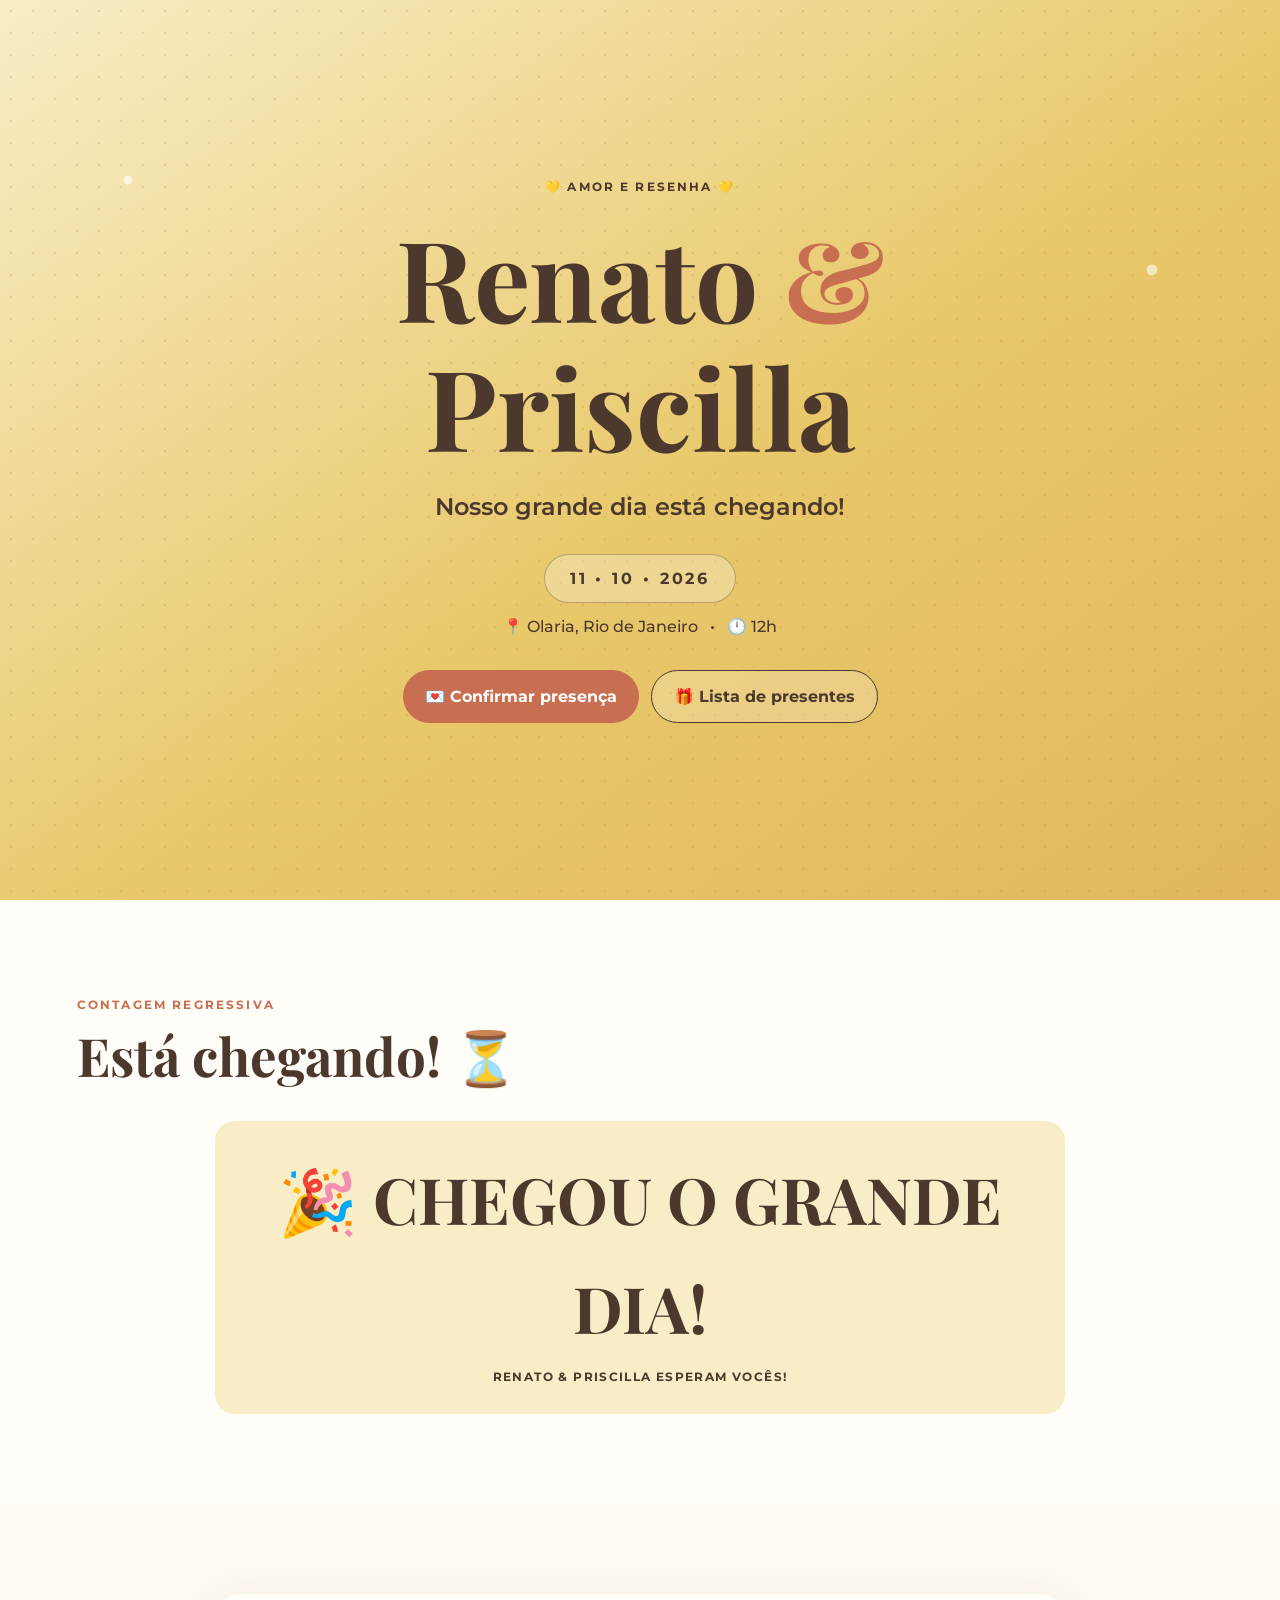
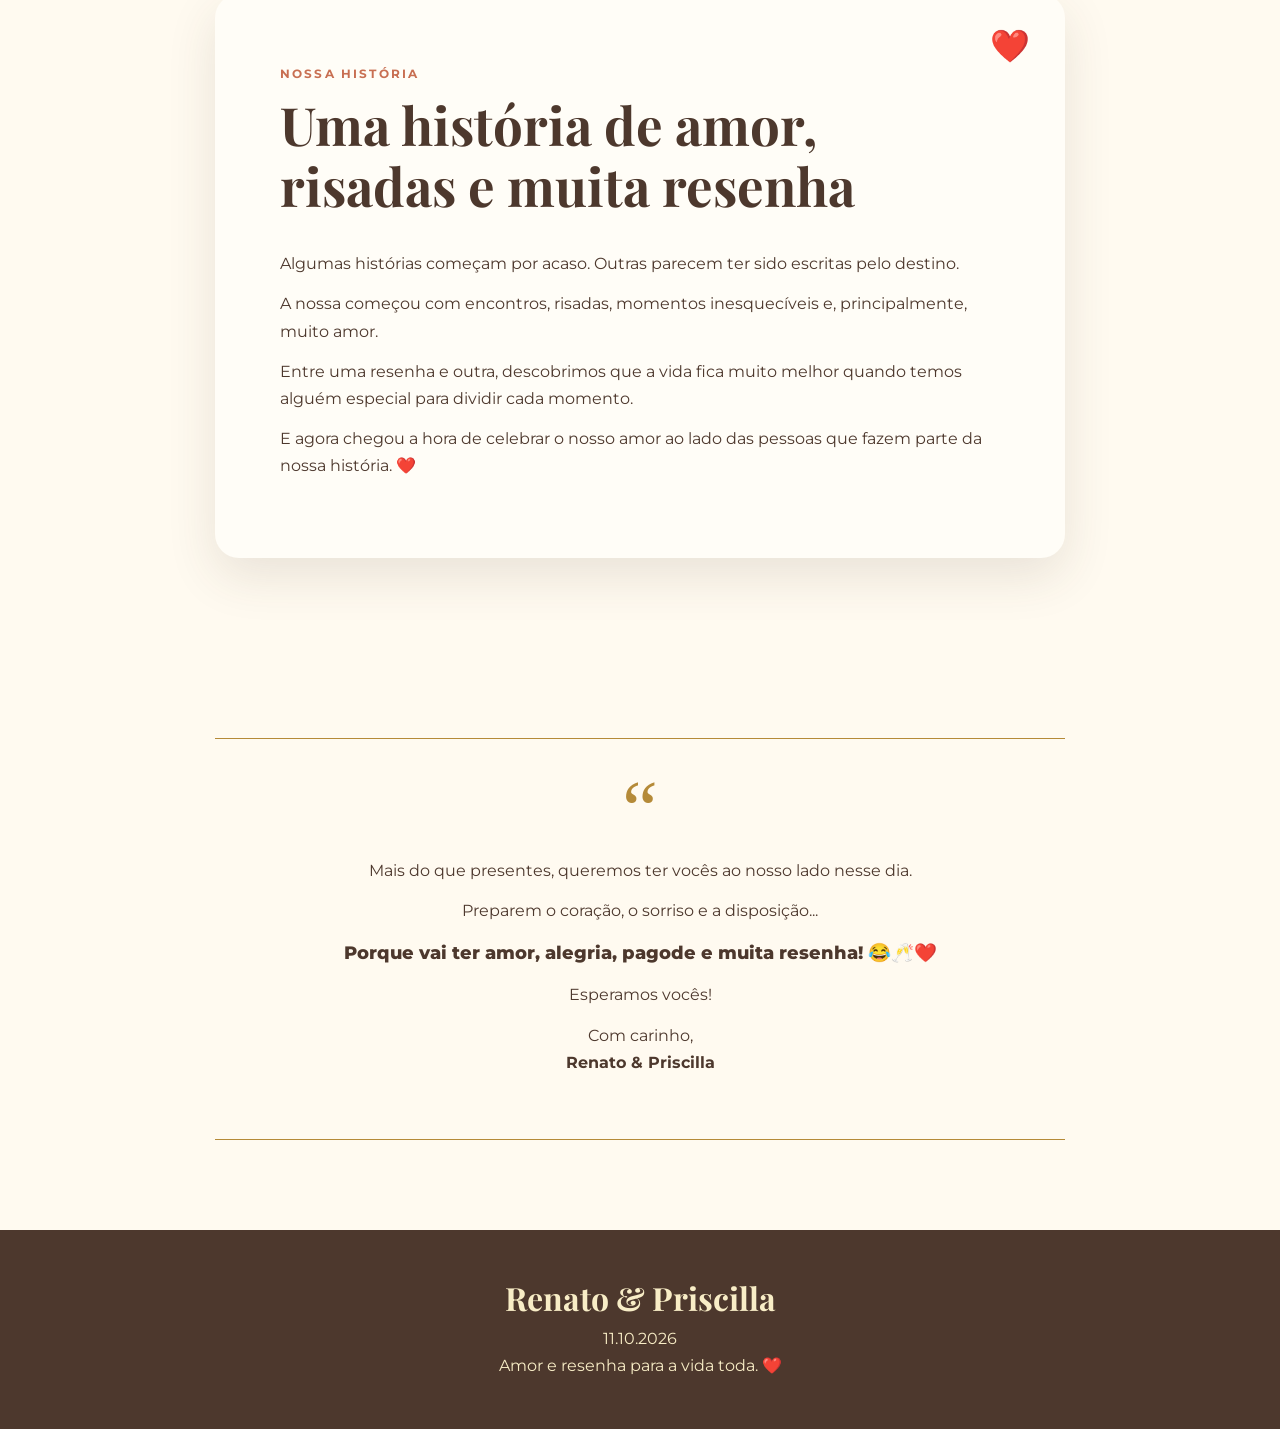
==== index.html @ 56d80047 "Publicar site do casamento" ====
<!DOCTYPE html>
<html lang="pt-BR">
<head>
  <meta charset="UTF-8">
  <meta name="viewport" content="width=device-width, initial-scale=1.0">
  <meta name="theme-color" content="#e8c86a">
  <meta name="description" content="Casamento Renato & Priscilla — 11 de outubro de 2026. Amor e resenha para a vida toda.">
  <title>Renato & Priscilla | Nosso grande dia</title>

  <link rel="preconnect" href="https://fonts.googleapis.com">
  <link rel="preconnect" href="https://fonts.gstatic.com" crossorigin>
  <link href="https://fonts.googleapis.com/css2?family=Montserrat:wght@400;500;600;700&family=Playfair+Display:wght@500;600;700&display=swap" rel="stylesheet">

  <link rel="stylesheet" href="style.css">
</head>

<body>

<header class="hero" id="inicio">

  <div class="hero-pattern"></div>

  <div class="hero-content">

    <p class="eyebrow">💛 AMOR E RESENHA 💛</p>

    <h1>Renato <span>&</span> Priscilla</h1>

    <p class="hero-subtitle">
      Nosso grande dia está chegando!
    </p>

    <div class="date-badge">
      11 • 10 • 2026
    </div>

    <p class="hero-info">
      📍 Olaria, Rio de Janeiro &nbsp; • &nbsp; 🕛 12h
    </p>

    <div class="hero-buttons">

      <a class="btn btn-primary" href="rsvp.html">
        💌 Confirmar presença
      </a>

      <a class="btn btn-outline" href="presentes.html">
        🎁 Lista de presentes
      </a>

    </div>

  </div>

</header>

<main>

  <section class="section countdown-section">

    <div class="section-heading">

      <span class="section-kicker">
        CONTAGEM REGRESSIVA
      </span>

      <h2>
        Está chegando! ⏳
      </h2>

    </div>

    <div id="countdown" class="countdown" aria-live="polite">

      <div>
        <strong id="days">--</strong>
        <span>dias</span>
      </div>

      <div>
        <strong id="hours">--</strong>
        <span>horas</span>
      </div>

      <div>
        <strong id="minutes">--</strong>
        <span>minutos</span>
      </div>

      <div>
        <strong id="seconds">--</strong>
        <span>segundos</span>
      </div>

    </div>

  </section>


  <section class="section story-section" id="historia">

    <div class="story-card">

      <span class="big-heart">❤️</span>

      <div class="section-heading">

        <span class="section-kicker">
          NOSSA HISTÓRIA
        </span>

        <h2>
          Uma história de amor, risadas e muita resenha
        </h2>

      </div>

      <p>
        Algumas histórias começam por acaso.
        Outras parecem ter sido escritas pelo destino.
      </p>

      <p>
        A nossa começou com encontros, risadas,
        momentos inesquecíveis e, principalmente, muito amor.
      </p>

      <p>
        Entre uma resenha e outra, descobrimos que a vida fica
        muito melhor quando temos alguém especial para dividir cada momento.
      </p>

      <p>
        E agora chegou a hora de celebrar o nosso amor ao lado
        das pessoas que fazem parte da nossa história. ❤️
      </p>

    </div>

  </section>


  <section class="section message-section">

    <div class="message-card">

      <span class="quote-mark">“</span>

      <p>
        Mais do que presentes, queremos ter vocês ao nosso lado nesse dia.
      </p>

      <p>
        Preparem o coração, o sorriso e a disposição...
      </p>

      <p class="highlight">
        Porque vai ter amor, alegria, pagode e muita resenha! 😂🥂❤️
      </p>

      <p>
        Esperamos vocês!
      </p>

      <p>
        Com carinho,<br>
        <strong>Renato & Priscilla</strong>
      </p>

    </div>

  </section>

</main>


<footer>

  <h2>Renato & Priscilla</h2>

  <p>11.10.2026</p>

  <p>
    Amor e resenha para a vida toda. ❤️
  </p>

</footer>


<script>

const WEDDING_DATE =
  new Date("2026-10-11T12:00:00-03:00");

function updateCountdown() {

  const now = new Date();

  const difference = WEDDING_DATE - now;

  if (difference <= 0) {

    document.getElementById("countdown").innerHTML =
      '<div style="grid-column:1/-1">' +
      '<strong>🎉 CHEGOU O GRANDE DIA!</strong>' +
      '<span>Renato & Priscilla esperam vocês!</span>' +
      '</div>';

    return;
  }

  const totalSeconds =
    Math.floor(difference / 1000);

  const days =
    Math.floor(totalSeconds / 86400);

  const hours =
    Math.floor((totalSeconds % 86400) / 3600);

  const minutes =
    Math.floor((totalSeconds % 3600) / 60);

  const seconds =
    totalSeconds % 60;

  document.getElementById("days").textContent =
    String(days).padStart(2, "0");

  document.getElementById("hours").textContent =
    String(hours).padStart(2, "0");

  document.getElementById("minutes").textContent =
    String(minutes).padStart(2, "0");

  document.getElementById("seconds").textContent =
    String(seconds).padStart(2, "0");
}

updateCountdown();

setInterval(updateCountdown, 1000);

</script>

</body>
</html>
---- style.css ----
:root {
  --butter: #e8c86a;
  --butter-light: #f8edc6;
  --terracotta: #c86f52;
  --cream: #fffaf0;
  --paper: #fffdf7;
  --brown: #4d382d;
  --brown-light: #765b4b;
  --gold: #b58a38;
  --white: #ffffff;
  --shadow: 0 18px 50px rgba(77, 56, 45, .12);
  --radius: 24px;
}

* {
  box-sizing: border-box;
  margin: 0;
  padding: 0;
}

html {
  scroll-behavior: smooth;
}

body {
  font-family: "Montserrat", sans-serif;
  color: var(--brown);
  background: var(--cream);
  line-height: 1.7;
}

a {
  color: inherit;
  text-decoration: none;
}

button,
input {
  font: inherit;
}


/* =========================
   BOTÕES
========================= */

.btn {
  display: inline-flex;
  align-items: center;
  justify-content: center;
  min-height: 50px;
  padding: 12px 22px;
  border: 0;
  border-radius: 999px;
  cursor: pointer;
  font-weight: 700;
  transition:
    transform .2s ease,
    box-shadow .2s ease,
    background .2s ease;
}

.btn:hover {
  transform: translateY(-2px);
  box-shadow: 0 10px 24px rgba(77,56,45,.15);
}

.btn-primary {
  background: var(--terracotta);
  color: var(--white);
}

.btn-outline {
  border: 1px solid var(--brown);
  color: var(--brown);
  background: rgba(255,255,255,.2);
}

.btn-dark {
  background: var(--brown);
  color: var(--white);
}

.full {
  width: 100%;
}


/* =========================
   HERO
========================= */

.hero {
  min-height: 100vh;
  display: grid;
  place-items: center;
  position: relative;
  overflow: hidden;

  background:
    radial-gradient(
      circle at 10% 20%,
      rgba(255,255,255,.65) 0 4px,
      transparent 5px
    ),
    radial-gradient(
      circle at 90% 30%,
      rgba(255,255,255,.55) 0 5px,
      transparent 6px
    ),
    linear-gradient(
      145deg,
      var(--butter-light),
      var(--butter) 55%,
      #e1b65c
    );
}

.hero-pattern {
  position: absolute;
  inset: 0;
  opacity: .2;

  background-image:
    radial-gradient(
      var(--terracotta) 1px,
      transparent 1px
    );

  background-size: 22px 22px;
}

.hero-content {
  position: relative;
  z-index: 1;
  width: min(900px, 92%);
  text-align: center;
  padding: 70px 20px;
}

.eyebrow,
.section-kicker {
  font-size: .75rem;
  letter-spacing: .18em;
  font-weight: 700;
  color: var(--terracotta);
}

.hero .eyebrow {
  color: var(--brown);
}

h1,
h2 {
  font-family: "Playfair Display", serif;
  line-height: 1.15;
}

.hero h1 {
  font-size: clamp(3.2rem, 10vw, 7rem);
  margin: 16px 0;
  color: var(--brown);
}

.hero h1 span {
  color: var(--terracotta);
}

.hero-subtitle {
  font-size: clamp(1.1rem, 3vw, 1.5rem);
  font-weight: 600;
}

.date-badge {
  display: inline-block;
  margin: 26px 0 10px;
  padding: 10px 25px;
  border: 1px solid rgba(77,56,45,.35);
  border-radius: 999px;
  font-weight: 700;
  letter-spacing: .18em;
  background: rgba(255,255,255,.28);
}

.hero-info {
  font-weight: 500;
}

.hero-buttons {
  display: flex;
  justify-content: center;
  gap: 12px;
  flex-wrap: wrap;
  margin-top: 30px;
}


/* =========================
   SEÇÕES
========================= */

.section {
  padding: 90px 6%;
}

.section-heading {
  max-width: 850px;
  margin-bottom: 35px;
}

.section-heading h2 {
  font-size: clamp(2rem, 5vw, 3.3rem);
  margin: 8px 0 15px;
}

.centered {
  text-align: center;
  margin-inline: auto;
}


/* =========================
   CONTAGEM
========================= */

.countdown-section {
  background: var(--paper);
}

.countdown {
  max-width: 850px;
  margin: 0 auto;

  display: grid;
  grid-template-columns: repeat(4, 1fr);
  gap: 16px;
}

.countdown > div {
  padding: 24px 10px;
  background: var(--butter-light);
  border-radius: 20px;
  text-align: center;
}

.countdown strong {
  display: block;
  font-size: clamp(2rem, 6vw, 4rem);
  font-family: "Playfair Display", serif;
}

.countdown span {
  text-transform: uppercase;
  font-size: .72rem;
  letter-spacing: .12em;
  font-weight: 700;
}


/* =========================
   HISTÓRIA
========================= */

.story-section {
  background: var(--cream);
}

.story-card {
  max-width: 850px;
  margin: auto;
  padding: clamp(30px, 6vw, 65px);
  background: var(--paper);
  border-radius: var(--radius);
  box-shadow: var(--shadow);
  position: relative;
}

.big-heart {
  position: absolute;
  right: 35px;
  top: 25px;
  font-size: 2rem;
}

.story-card p {
  margin: 13px 0;
}


/* =========================
   PRESENTES
========================= */

.gifts-section {
  background: var(--butter-light);
}

.gift-categories {
  max-width: 1200px;
  margin: auto;
}

.gift-category {
  margin: 55px 0;
}

.category-title {
  display: flex;
  align-items: center;
  gap: 10px;
  margin-bottom: 20px;
  font-size: 1.55rem;
}

.category-note {
  font-family: "Montserrat", sans-serif;
  font-size: .8rem;
  font-weight: 600;
  color: var(--brown-light);
}

.gift-grid {
  display: grid;
  grid-template-columns: repeat(3, 1fr);
  gap: 18px;
}

.gift-card {
  background: var(--paper);
  border-radius: 20px;
  padding: 23px;
  display: flex;
  flex-direction: column;
  box-shadow: 0 8px 25px rgba(77,56,45,.08);
  border: 1px solid rgba(77,56,45,.08);
}

.gift-icon {
  font-size: 2.1rem;
}

.gift-card h3 {
  margin: 10px 0 6px;
  font-size: 1.05rem;
  line-height: 1.35;
}

.gift-description {
  color: var(--brown-light);
  font-size: .85rem;
  flex: 1;
}

.gift-bottom {
  display: flex;
  align-items: center;
  justify-content: space-between;
  gap: 10px;
  margin-top: 18px;
}

.gift-price {
  font-weight: 800;
  color: var(--terracotta);
}

.gift-btn {
  padding: 9px 14px;
  font-size: .78rem;
}


/* =========================
   RSVP
========================= */

.rsvp-section {
  background: var(--paper);
}

.rsvp-card {
  max-width: 700px;
  margin: auto;
  padding: clamp(28px, 5vw, 55px);
  background: var(--cream);
  border-radius: var(--radius);
  box-shadow: var(--shadow);
}

.form {
  display: grid;
  gap: 16px;
  margin-top: 20px;
}

.form label {
  display: grid;
  gap: 7px;
  font-weight: 700;
  font-size: .9rem;
}

.form input {
  width: 100%;
  padding: 14px 16px;
  border: 1px solid #ddcfbf;
  border-radius: 13px;
  outline: none;
  background: var(--white);
  color: var(--brown);
}

.form input:focus {
  border-color: var(--terracotta);
  box-shadow: 0 0 0 3px rgba(200,111,82,.12);
}


/* =========================
   CONVIDADOS
========================= */

.guest-item {
  padding: 20px;
  border: 1px solid #ddcfbf;
  border-radius: 18px;
  background: var(--paper);
}

.guest-number {
  color: var(--terracotta);
  font-weight: 800;
  margin-bottom: 15px;
}


/* =========================
   PÁGINAS INTERNAS
========================= */

.inner-page {
  min-height: 100vh;
}

.inner-header {
  background:
    linear-gradient(
      145deg,
      var(--butter-light),
      var(--butter)
    );

  padding: 25px 6% 70px;
  text-align: center;
}

.inner-header-content {
  max-width: 850px;
  margin: 55px auto 0;
}

.inner-header h1 {
  font-size: clamp(2.8rem, 8vw, 5rem);
  margin: 15px 0;
}

.back-link {
  display: inline-flex;
  align-items: center;
  font-weight: 700;
  color: var(--brown);
}

.back-link:hover {
  color: var(--terracotta);
}


/* =========================
   MENSAGEM
========================= */

.message-section {
  background: var(--cream);
}

.message-card {
  max-width: 850px;
  margin: auto;
  text-align: center;
  padding: 50px 30px;
  border-top: 1px solid var(--gold);
  border-bottom: 1px solid var(--gold);
}

.quote-mark {
  font-family: Georgia, serif;
  font-size: 5rem;
  color: var(--gold);
  line-height: .5;
}

.message-card p {
  margin: 13px 0;
}

.message-card .highlight {
  font-weight: 800;
  font-size: 1.15rem;
}


/* =========================
   LOCAL
========================= */

.location-section {
  background: var(--terracotta);
  color: var(--white);
}

.location-card {
  max-width: 950px;
  margin: auto;

  display: grid;
  grid-template-columns: 130px 1fr;
  gap: 35px;
  align-items: center;
}

.location-icon {
  font-size: 4rem;
  text-align: center;
}

.location-card .section-kicker {
  color: var(--butter-light);
}

.location-card h2 {
  font-size: clamp(2rem, 5vw, 3.1rem);
  margin: 8px 0 15px;
}

.location-card .btn {
  margin-top: 20px;
}


/* =========================
   FOOTER
========================= */

footer {
  text-align: center;
  padding: 50px 20px;
  background: var(--brown);
  color: var(--butter-light);
}

footer h2 {
  font-size: 2rem;
  margin-bottom: 8px;
}


/* =========================
   MODAL
========================= */

.modal {
  position: fixed;
  inset: 0;
  z-index: 100;

  display: grid;
  place-items: center;

  padding: 18px;
}

.modal-overlay {
  position: absolute;
  inset: 0;
  background: rgba(39,28,22,.68);
  backdrop-filter: blur(4px);
}

.modal-box {
  position: relative;
  z-index: 1;

  width: min(520px, 100%);
  max-height: 92vh;
  overflow: auto;

  background: var(--paper);
  border-radius: 24px;
  padding: 30px;

  box-shadow: 0 30px 80px rgba(0,0,0,.25);
}

.modal-close {
  position: absolute;
  right: 15px;
  top: 12px;

  border: 0;
  background: transparent;

  font-size: 2rem;
  cursor: pointer;

  color: var(--brown-light);
}

.modal-icon {
  display: block;
  font-size: 3rem;
  margin-bottom: 8px;
}

.modal-description {
  color: var(--brown-light);
}

.selected-value {
  margin-top: 12px;
  padding: 12px;
  background: var(--butter-light);
  border-radius: 12px;
}

.pix-box {
  display: grid;
  gap: 5px;
  padding: 17px;
  background: var(--butter-light);
  border-radius: 14px;
  text-align: center;
}

.pix-box strong {
  font-size: 1.2rem;
  letter-spacing: .05em;
}

.copy-btn {
  margin-top: 5px;
  padding: 9px 12px;

  border: 1px solid var(--brown);
  border-radius: 999px;

  background: transparent;
  color: var(--brown);

  cursor: pointer;
  font-weight: 700;
}

#copy-feedback {
  min-height: 18px;
  color: var(--terracotta);
  font-weight: 700;
}


/* =========================
   TOAST
========================= */

.toast {
  position: fixed;
  left: 50%;
  bottom: 22px;

  transform: translate(-50%, 120px);

  z-index: 200;

  padding: 12px 18px;
  border-radius: 999px;

  background: var(--brown);
  color: var(--white);

  transition: transform .25s ease;

  box-shadow: var(--shadow);
}

.toast.show {
  transform: translate(-50%, 0);
}

.hidden {
  display: none !important;
}


/* =========================
   RESPONSIVO
========================= */

@media (max-width: 900px) {

  .gift-grid {
    grid-template-columns: repeat(2, 1fr);
  }

}

@media (max-width: 650px) {

  .section {
    padding: 65px 5%;
  }

  .hero {
    min-height: 92vh;
  }

  .hero-content {
    padding: 50px 10px;
  }

  .countdown {
    grid-template-columns: repeat(2, 1fr);
  }

  .gift-grid {
    grid-template-columns: 1fr;
  }

  .gift-bottom {
    align-items: center;
  }

  .location-card {
    grid-template-columns: 1fr;
    text-align: center;
    gap: 10px;
  }

  .location-icon {
    font-size: 3rem;
  }

  .modal-box {
    padding: 25px 20px;
  }

  .inner-header {
    padding-bottom: 55px;
  }

}
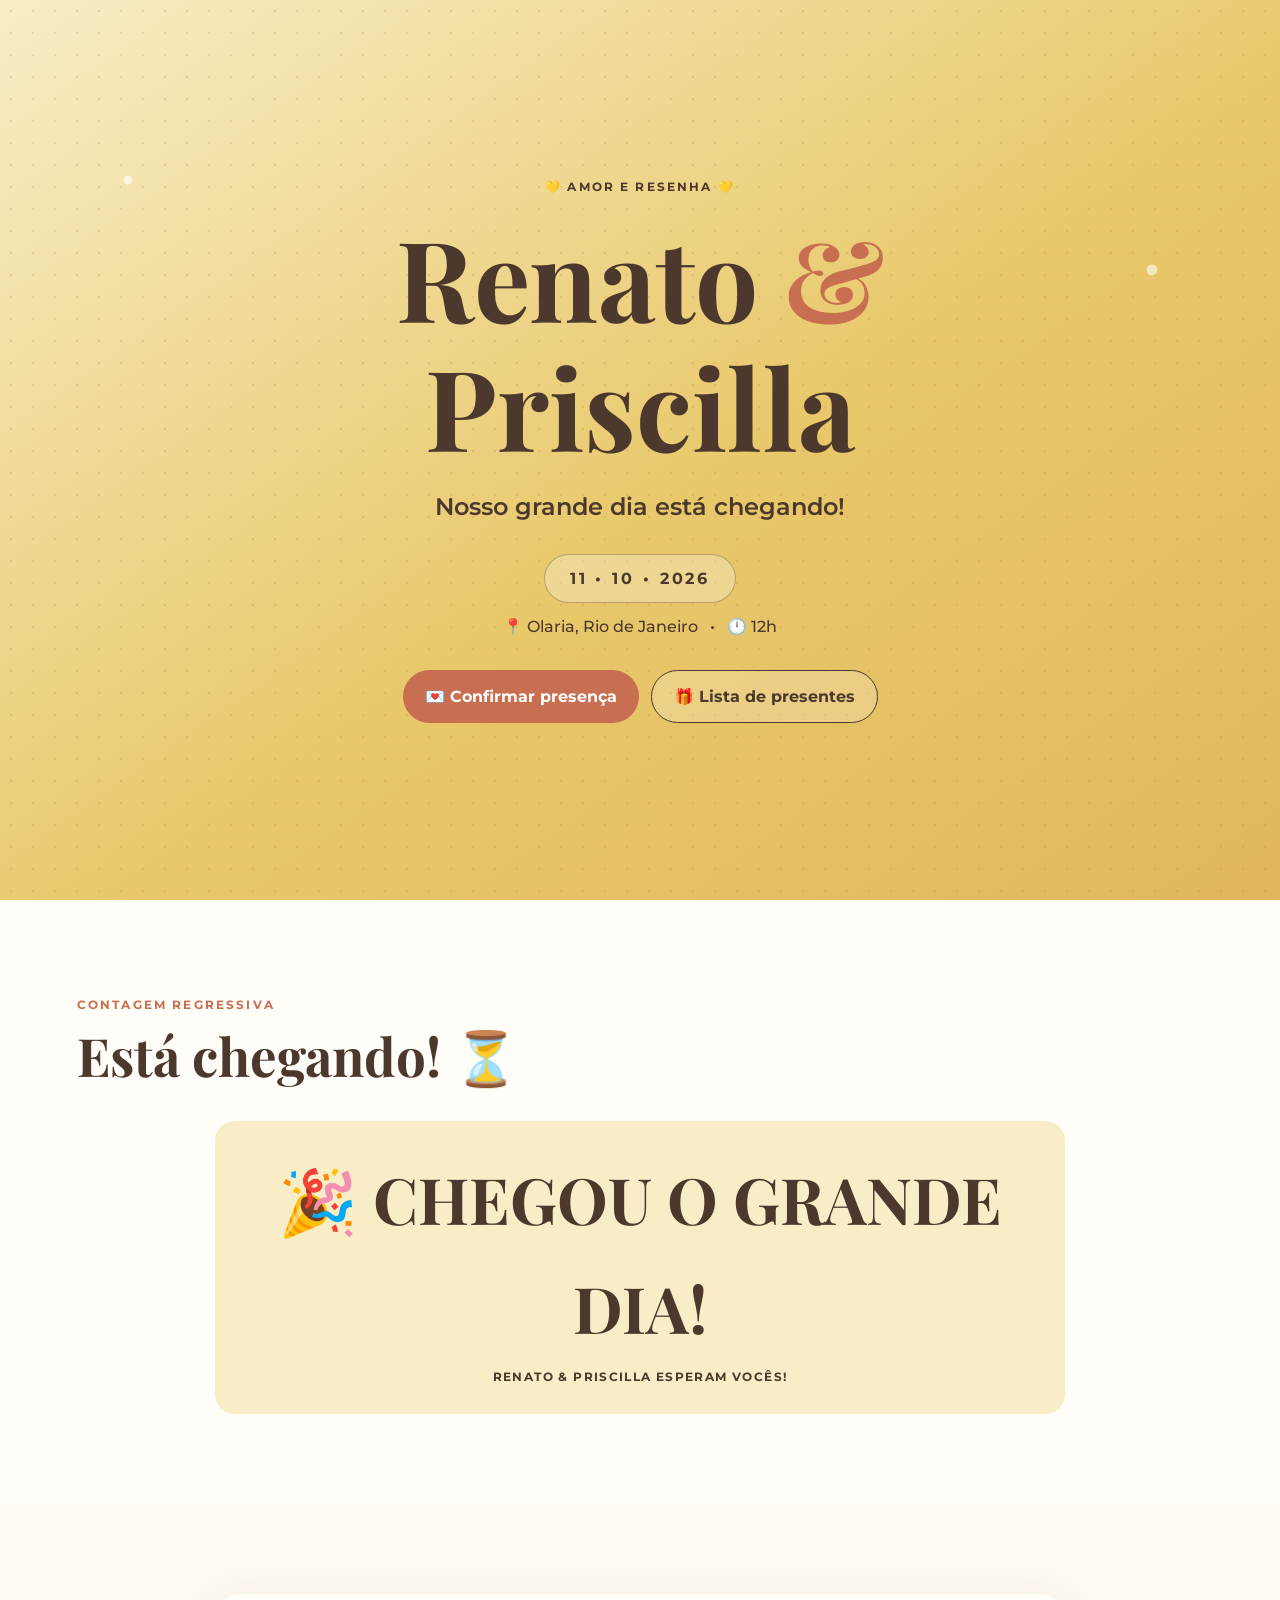
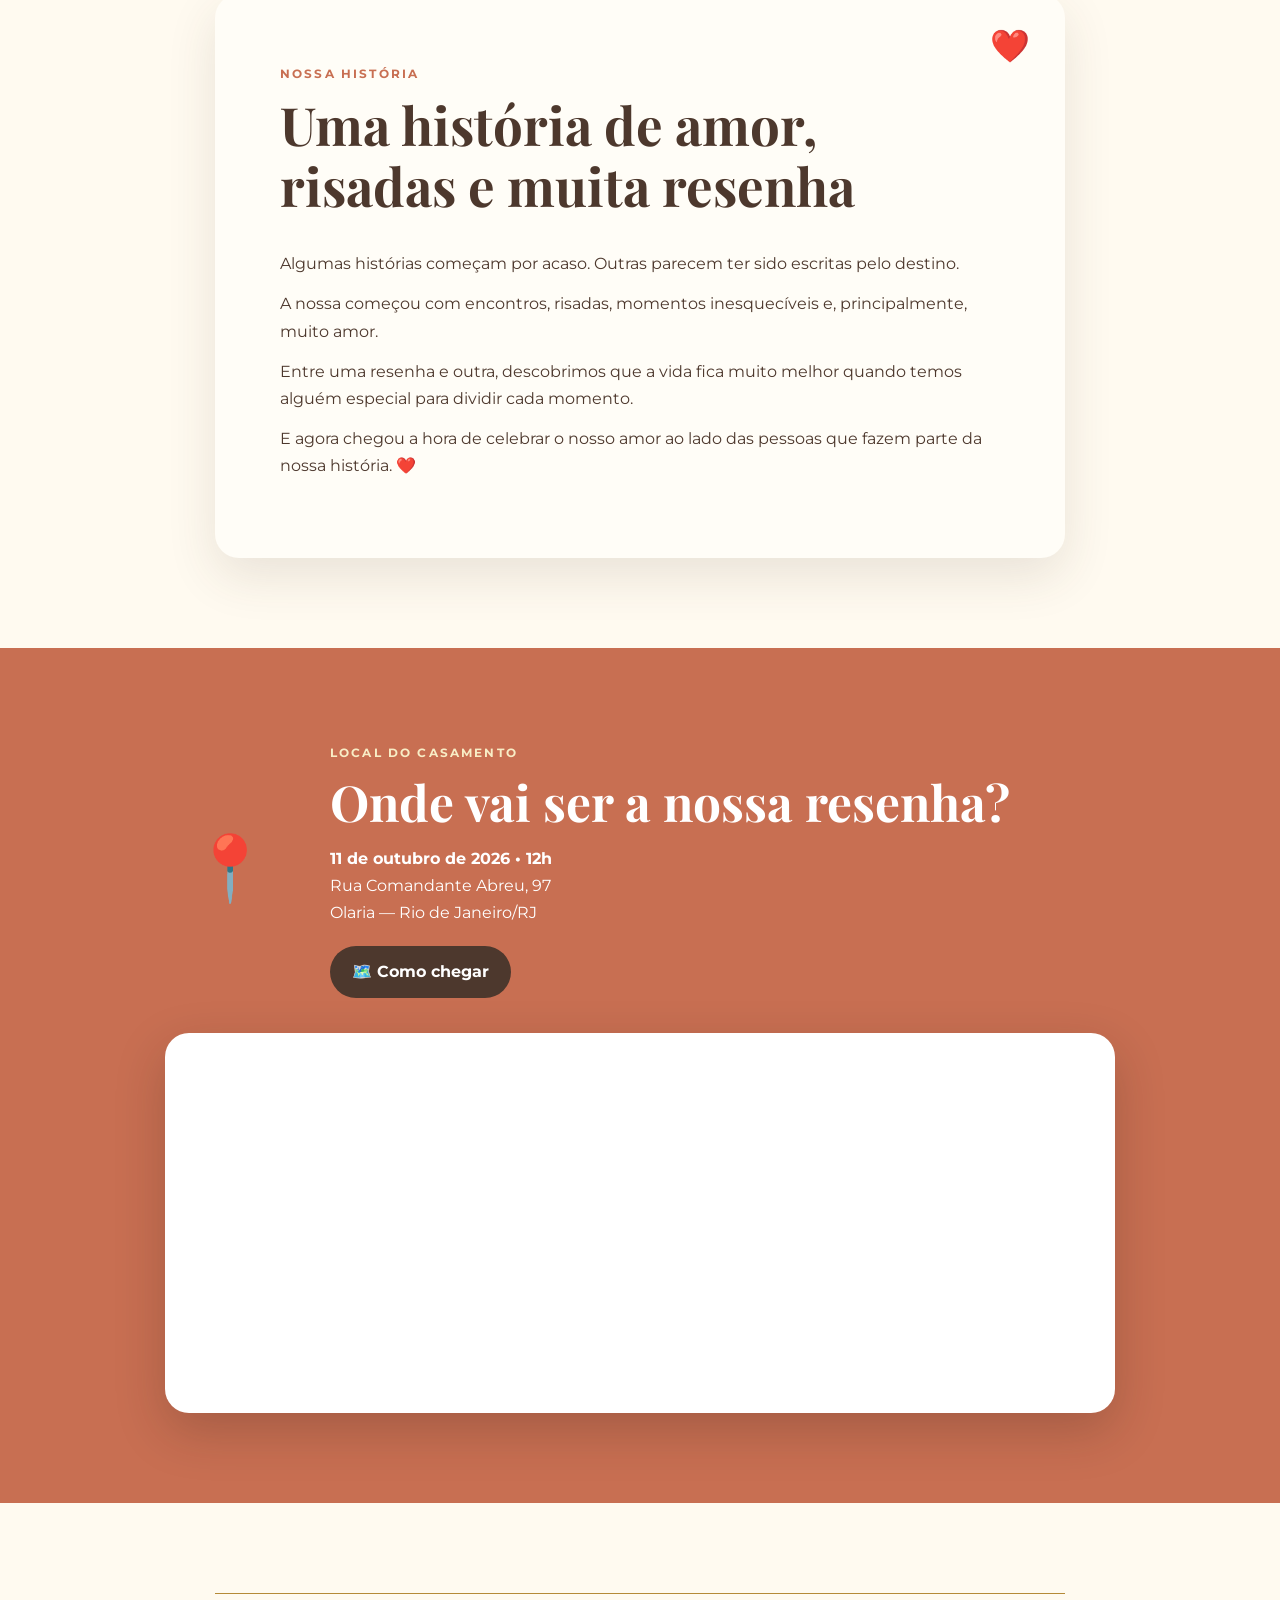
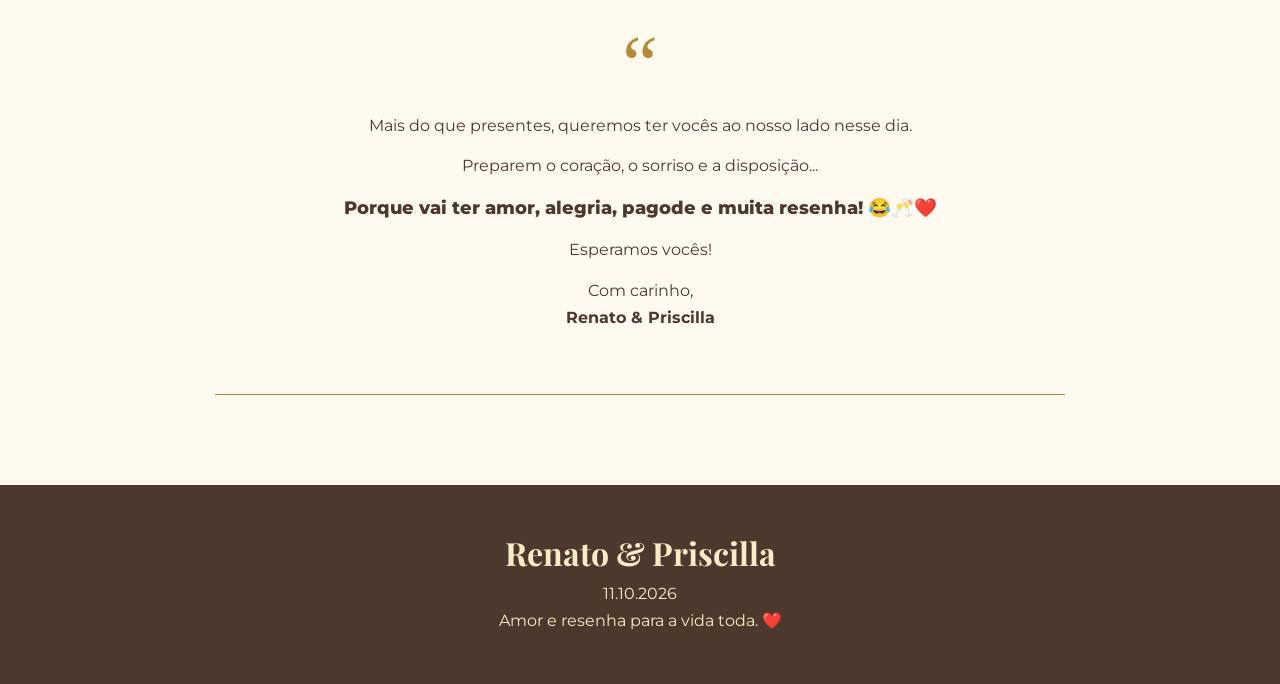
==== commit cb97678f: "Add files via upload" ====
--- a/index.html
+++ b/index.html
@@ -6,242 +6,99 @@
   <meta name="theme-color" content="#e8c86a">
   <meta name="description" content="Casamento Renato & Priscilla — 11 de outubro de 2026. Amor e resenha para a vida toda.">
   <title>Renato & Priscilla | Nosso grande dia</title>
-
   <link rel="preconnect" href="https://fonts.googleapis.com">
   <link rel="preconnect" href="https://fonts.gstatic.com" crossorigin>
   <link href="https://fonts.googleapis.com/css2?family=Montserrat:wght@400;500;600;700&family=Playfair+Display:wght@500;600;700&display=swap" rel="stylesheet">
-
   <link rel="stylesheet" href="style.css">
 </head>
-
 <body>
 
 <header class="hero" id="inicio">
-
   <div class="hero-pattern"></div>
-
   <div class="hero-content">
-
     <p class="eyebrow">💛 AMOR E RESENHA 💛</p>
-
     <h1>Renato <span>&</span> Priscilla</h1>
-
-    <p class="hero-subtitle">
-      Nosso grande dia está chegando!
-    </p>
-
-    <div class="date-badge">
-      11 • 10 • 2026
+    <p class="hero-subtitle">Nosso grande dia está chegando!</p>
+    <div class="date-badge">11 • 10 • 2026</div>
+    <p class="hero-info">📍 Olaria, Rio de Janeiro &nbsp; • &nbsp; 🕛 12h</p>
+    <div class="hero-buttons">
+      <a class="btn btn-primary" href="rsvp.html">💌 Confirmar presença</a>
+      <a class="btn btn-outline" href="presentes.html">🎁 Lista de presentes</a>
     </div>
-
-    <p class="hero-info">
-      📍 Olaria, Rio de Janeiro &nbsp; • &nbsp; 🕛 12h
-    </p>
-
-    <div class="hero-buttons">
-
-      <a class="btn btn-primary" href="rsvp.html">
-        💌 Confirmar presença
-      </a>
-
-      <a class="btn btn-outline" href="presentes.html">
-        🎁 Lista de presentes
-      </a>
-
-    </div>
-
   </div>
-
 </header>
 
 <main>
+  <section class="section countdown-section">
+    <div class="section-heading">
+      <span class="section-kicker">CONTAGEM REGRESSIVA</span>
+      <h2>Está chegando! ⏳</h2>
+    </div>
+    <div id="countdown" class="countdown" aria-live="polite">
+      <div><strong id="days">--</strong><span>dias</span></div>
+      <div><strong id="hours">--</strong><span>horas</span></div>
+      <div><strong id="minutes">--</strong><span>minutos</span></div>
+      <div><strong id="seconds">--</strong><span>segundos</span></div>
+    </div>
+  </section>
 
-  <section class="section countdown-section">
+  <section class="section story-section" id="historia">
+    <div class="story-card">
+      <span class="big-heart">❤️</span>
+      <div class="section-heading">
+        <span class="section-kicker">NOSSA HISTÓRIA</span>
+        <h2>Uma história de amor, risadas e muita resenha</h2>
+      </div>
+      <p>Algumas histórias começam por acaso. Outras parecem ter sido escritas pelo destino.</p>
+      <p>A nossa começou com encontros, risadas, momentos inesquecíveis e, principalmente, muito amor.</p>
+      <p>Entre uma resenha e outra, descobrimos que a vida fica muito melhor quando temos alguém especial para dividir cada momento.</p>
+      <p>E agora chegou a hora de celebrar o nosso amor ao lado das pessoas que fazem parte da nossa história. ❤️</p>
+    </div>
+  </section>
 
-    <div class="section-heading">
-
-      <span class="section-kicker">
-        CONTAGEM REGRESSIVA
-      </span>
-
-      <h2>
-        Está chegando! ⏳
-      </h2>
-
+  <section class="section location-section" id="local">
+    <div class="location-card">
+      <div class="location-icon">📍</div>
+      <div>
+        <span class="section-kicker">LOCAL DO CASAMENTO</span>
+        <h2>Onde vai ser a nossa resenha?</h2>
+        <p><strong>11 de outubro de 2026 • 12h</strong></p>
+        <p>Rua Comandante Abreu, 97<br>Olaria — Rio de Janeiro/RJ</p>
+        <a class="btn btn-dark" target="_blank" rel="noopener"
+           href="https://www.google.com/maps/search/?api=1&query=Rua%20Comandante%20Abreu%2C%2097%2C%20Olaria%2C%20Rio%20de%20Janeiro">
+          🗺️ Como chegar
+        </a>
+      </div>
     </div>
 
-    <div id="countdown" class="countdown" aria-live="polite">
-
-      <div>
-        <strong id="days">--</strong>
-        <span>dias</span>
-      </div>
-
-      <div>
-        <strong id="hours">--</strong>
-        <span>horas</span>
-      </div>
-
-      <div>
-        <strong id="minutes">--</strong>
-        <span>minutos</span>
-      </div>
-
-      <div>
-        <strong id="seconds">--</strong>
-        <span>segundos</span>
-      </div>
-
+    <div class="map-wrapper">
+      <iframe
+        src="https://www.google.com/maps?q=Rua%20Comandante%20Abreu%2C%2097%2C%20Olaria%2C%20Rio%20de%20Janeiro%2C%20RJ&output=embed"
+        width="100%" height="380" style="border:0;" allowfullscreen=""
+        loading="lazy" referrerpolicy="no-referrer-when-downgrade"
+        title="Mapa do local do casamento">
+      </iframe>
     </div>
-
   </section>
 
-
-  <section class="section story-section" id="historia">
-
-    <div class="story-card">
-
-      <span class="big-heart">❤️</span>
-
-      <div class="section-heading">
-
-        <span class="section-kicker">
-          NOSSA HISTÓRIA
-        </span>
-
-        <h2>
-          Uma história de amor, risadas e muita resenha
-        </h2>
-
-      </div>
-
-      <p>
-        Algumas histórias começam por acaso.
-        Outras parecem ter sido escritas pelo destino.
-      </p>
-
-      <p>
-        A nossa começou com encontros, risadas,
-        momentos inesquecíveis e, principalmente, muito amor.
-      </p>
-
-      <p>
-        Entre uma resenha e outra, descobrimos que a vida fica
-        muito melhor quando temos alguém especial para dividir cada momento.
-      </p>
-
-      <p>
-        E agora chegou a hora de celebrar o nosso amor ao lado
-        das pessoas que fazem parte da nossa história. ❤️
-      </p>
-
+  <section class="section message-section">
+    <div class="message-card">
+      <span class="quote-mark">“</span>
+      <p>Mais do que presentes, queremos ter vocês ao nosso lado nesse dia.</p>
+      <p>Preparem o coração, o sorriso e a disposição...</p>
+      <p class="highlight">Porque vai ter amor, alegria, pagode e muita resenha! 😂🥂❤️</p>
+      <p>Esperamos vocês!</p>
+      <p>Com carinho,<br><strong>Renato & Priscilla</strong></p>
     </div>
-
   </section>
-
-
-  <section class="section message-section">
-
-    <div class="message-card">
-
-      <span class="quote-mark">“</span>
-
-      <p>
-        Mais do que presentes, queremos ter vocês ao nosso lado nesse dia.
-      </p>
-
-      <p>
-        Preparem o coração, o sorriso e a disposição...
-      </p>
-
-      <p class="highlight">
-        Porque vai ter amor, alegria, pagode e muita resenha! 😂🥂❤️
-      </p>
-
-      <p>
-        Esperamos vocês!
-      </p>
-
-      <p>
-        Com carinho,<br>
-        <strong>Renato & Priscilla</strong>
-      </p>
-
-    </div>
-
-  </section>
-
 </main>
 
-
 <footer>
-
   <h2>Renato & Priscilla</h2>
-
   <p>11.10.2026</p>
-
-  <p>
-    Amor e resenha para a vida toda. ❤️
-  </p>
-
+  <p>Amor e resenha para a vida toda. ❤️</p>
 </footer>
 
-
-<script>
-
-const WEDDING_DATE =
-  new Date("2026-10-11T12:00:00-03:00");
-
-function updateCountdown() {
-
-  const now = new Date();
-
-  const difference = WEDDING_DATE - now;
-
-  if (difference <= 0) {
-
-    document.getElementById("countdown").innerHTML =
-      '<div style="grid-column:1/-1">' +
-      '<strong>🎉 CHEGOU O GRANDE DIA!</strong>' +
-      '<span>Renato & Priscilla esperam vocês!</span>' +
-      '</div>';
-
-    return;
-  }
-
-  const totalSeconds =
-    Math.floor(difference / 1000);
-
-  const days =
-    Math.floor(totalSeconds / 86400);
-
-  const hours =
-    Math.floor((totalSeconds % 86400) / 3600);
-
-  const minutes =
-    Math.floor((totalSeconds % 3600) / 60);
-
-  const seconds =
-    totalSeconds % 60;
-
-  document.getElementById("days").textContent =
-    String(days).padStart(2, "0");
-
-  document.getElementById("hours").textContent =
-    String(hours).padStart(2, "0");
-
-  document.getElementById("minutes").textContent =
-    String(minutes).padStart(2, "0");
-
-  document.getElementById("seconds").textContent =
-    String(seconds).padStart(2, "0");
-}
-
-updateCountdown();
-
-setInterval(updateCountdown, 1000);
-
-</script>
-
+<script src="script.js"></script>
 </body>
 </html>
--- a/style.css
+++ b/style.css
@@ -1,760 +1,100 @@
-:root {
-  --butter: #e8c86a;
-  --butter-light: #f8edc6;
-  --terracotta: #c86f52;
-  --cream: #fffaf0;
-  --paper: #fffdf7;
-  --brown: #4d382d;
-  --brown-light: #765b4b;
-  --gold: #b58a38;
-  --white: #ffffff;
-  --shadow: 0 18px 50px rgba(77, 56, 45, .12);
-  --radius: 24px;
+ :root {
+  --butter:#e8c86a; --butter-light:#f8edc6; --terracotta:#c86f52; --cream:#fffaf0;
+  --paper:#fffdf7; --brown:#4d382d; --brown-light:#765b4b; --gold:#b58a38;
+  --white:#fff; --shadow:0 18px 50px rgba(77,56,45,.12); --radius:24px;
 }
+*{box-sizing:border-box;margin:0;padding:0} html{scroll-behavior:smooth}
+body{font-family:"Montserrat",sans-serif;color:var(--brown);background:var(--cream);line-height:1.7}
+a{color:inherit;text-decoration:none} button,input{font:inherit}
+.hero{min-height:100vh;display:grid;place-items:center;position:relative;overflow:hidden;background:radial-gradient(circle at 10% 20%,rgba(255,255,255,.65) 0 4px,transparent 5px),radial-gradient(circle at 90% 30%,rgba(255,255,255,.55) 0 5px,transparent 6px),linear-gradient(145deg,var(--butter-light),var(--butter) 55%,#e1b65c)}
+.hero-pattern{position:absolute;inset:0;opacity:.2;background-image:radial-gradient(var(--terracotta) 1px,transparent 1px);background-size:22px 22px}
+.hero-content{position:relative;z-index:1;width:min(900px,92%);text-align:center;padding:70px 20px}
+.eyebrow,.section-kicker{font-size:.75rem;letter-spacing:.18em;font-weight:700;color:var(--terracotta)}
+.hero .eyebrow{color:var(--brown)} h1,h2{font-family:"Playfair Display",serif;line-height:1.15}
+.hero h1{font-size:clamp(3.2rem,10vw,7rem);margin:16px 0;color:var(--brown)} .hero h1 span{color:var(--terracotta)}
+.hero-subtitle{font-size:clamp(1.1rem,3vw,1.5rem);font-weight:600}
+.date-badge{display:inline-block;margin:26px 0 10px;padding:10px 25px;border:1px solid rgba(77,56,45,.35);border-radius:999px;font-weight:700;letter-spacing:.18em;background:rgba(255,255,255,.28)}
+.hero-info{font-weight:500}.hero-buttons{display:flex;justify-content:center;gap:12px;flex-wrap:wrap;margin-top:30px}
+.btn{display:inline-flex;align-items:center;justify-content:center;min-height:50px;padding:12px 22px;border:0;border-radius:999px;cursor:pointer;font-weight:700;transition:transform .2s ease,box-shadow .2s ease,background .2s ease}
+.btn:hover{transform:translateY(-2px);box-shadow:0 10px 24px rgba(77,56,45,.15)} .btn-primary{background:var(--terracotta);color:var(--white)}
+.btn-outline{border:1px solid var(--brown);color:var(--brown);background:rgba(255,255,255,.2)} .btn-dark{background:var(--brown);color:var(--white)} .full{width:100%}
+.section{padding:90px 6%}.section-heading{max-width:850px;margin-bottom:35px}.section-heading h2{font-size:clamp(2rem,5vw,3.3rem);margin:8px 0 15px}.centered{text-align:center;margin-inline:auto}
+.countdown-section{background:var(--paper)} .countdown{max-width:850px;margin:0 auto;display:grid;grid-template-columns:repeat(4,1fr);gap:16px}
+.countdown>div{padding:24px 10px;background:var(--butter-light);border-radius:20px;text-align:center}.countdown strong{display:block;font-size:clamp(2rem,6vw,4rem);font-family:"Playfair Display",serif}.countdown span{text-transform:uppercase;font-size:.72rem;letter-spacing:.12em;font-weight:700}
+.story-section{background:var(--cream)} .story-card{max-width:850px;margin:auto;padding:clamp(30px,6vw,65px);background:var(--paper);border-radius:var(--radius);box-shadow:var(--shadow);position:relative}
+.big-heart{position:absolute;right:35px;top:25px;font-size:2rem}.story-card p{margin:13px 0}
+.message-section{background:var(--cream)} .message-card{max-width:850px;margin:auto;text-align:center;padding:50px 30px;border-top:1px solid var(--gold);border-bottom:1px solid var(--gold)}
+.quote-mark{font-family:Georgia,serif;font-size:5rem;color:var(--gold);line-height:.5}.message-card p{margin:13px 0}.message-card .highlight{font-weight:800;font-size:1.15rem}
+.gifts-section{background:var(--butter-light)} .gift-categories{max-width:1200px;margin:auto}.gift-category{margin:55px 0}
+.category-title{display:flex;align-items:center;gap:10px;margin-bottom:20px;font-size:1.55rem}.category-note{font-family:"Montserrat",sans-serif;font-size:.8rem;font-weight:600;color:var(--brown-light)}
+.gift-grid{display:grid;grid-template-columns:repeat(3,1fr);gap:18px}.gift-card{background:var(--paper);border-radius:20px;padding:23px;display:flex;flex-direction:column;box-shadow:0 8px 25px rgba(77,56,45,.08);border:1px solid rgba(77,56,45,.08)}
+.gift-icon{font-size:2.1rem}.gift-card h3{margin:10px 0 6px;font-size:1.05rem;line-height:1.35}.gift-description{color:var(--brown-light);font-size:.85rem;flex:1}
+.gift-bottom{display:flex;align-items:center;justify-content:space-between;gap:10px;margin-top:18px}.gift-price{font-weight:800;color:var(--terracotta)}.gift-btn{padding:9px 14px;font-size:.78rem}
+.rsvp-section{background:var(--paper)} .rsvp-card{max-width:700px;margin:auto;padding:clamp(28px,5vw,55px);background:var(--cream);border-radius:var(--radius);box-shadow:var(--shadow)}
+.form{display:grid;gap:16px;margin-top:20px}.form label{display:grid;gap:7px;font-weight:700;font-size:.9rem}.form input{width:100%;padding:14px 16px;border:1px solid #ddcfbf;border-radius:13px;outline:none;background:var(--white);color:var(--brown)}
+.form input:focus{border-color:var(--terracotta);box-shadow:0 0 0 3px rgba(200,111,82,.12)}
+.success-message{margin-top:20px;padding:20px;background:#f2ead1;border:1px solid #ddc989;border-radius:16px;text-align:center}.success-message strong{color:var(--terracotta)}
+footer{text-align:center;padding:50px 20px;background:var(--brown);color:var(--butter-light)} footer h2{font-size:2rem;margin-bottom:8px}
+.modal{position:fixed;inset:0;z-index:100;display:grid;place-items:center;padding:18px}.modal-overlay{position:absolute;inset:0;background:rgba(39,28,22,.68);backdrop-filter:blur(4px)}
+.modal-box{position:relative;z-index:1;width:min(520px,100%);max-height:92vh;overflow:auto;background:var(--paper);border-radius:24px;padding:30px;box-shadow:0 30px 80px rgba(0,0,0,.25)}
+.modal-close{position:absolute;right:15px;top:12px;border:0;background:transparent;font-size:2rem;cursor:pointer;color:var(--brown-light)}.modal-icon{display:block;font-size:3rem;margin-bottom:8px}.modal-description{color:var(--brown-light)}
+.selected-value{margin-top:12px;padding:12px;background:var(--butter-light);border-radius:12px}.pix-box{display:grid;gap:5px;padding:17px;background:var(--butter-light);border-radius:14px;text-align:center}.pix-box strong{font-size:1.2rem;letter-spacing:.05em}
+.copy-btn{margin-top:5px;padding:9px 12px;border:1px solid var(--brown);border-radius:999px;background:transparent;color:var(--brown);cursor:pointer;font-weight:700}#copy-feedback{min-height:18px;color:var(--terracotta);font-weight:700}
+.toast{position:fixed;left:50%;bottom:22px;transform:translate(-50%,120px);z-index:200;padding:12px 18px;border-radius:999px;background:var(--brown);color:var(--white);transition:transform .25s ease;box-shadow:var(--shadow)}.toast.show{transform:translate(-50%,0)}
+.hidden{display:none!important}
+@media(max-width:900px){.gift-grid{grid-template-columns:repeat(2,1fr)}}@media(max-width:650px){.section{padding:65px 5%}.hero{min-height:92vh}.hero-content{padding:50px 10px}.countdown{grid-template-columns:repeat(2,1fr)}.gift-grid{grid-template-columns:1fr}.gift-bottom{align-items:center}}
 
-* {
-  box-sizing: border-box;
-  margin: 0;
-  padding: 0;
+/* Páginas internas */
+.inner-page { background: var(--cream); }
+.inner-header {
+  padding: 35px 6% 55px;
+  background: linear-gradient(145deg, var(--butter-light), var(--butter));
 }
-
-html {
-  scroll-behavior: smooth;
-}
-
-body {
-  font-family: "Montserrat", sans-serif;
-  color: var(--brown);
-  background: var(--cream);
-  line-height: 1.7;
-}
-
-a {
-  color: inherit;
-  text-decoration: none;
-}
-
-button,
-input {
-  font: inherit;
-}
-
-
-/* =========================
-   BOTÕES
-========================= */
-
-.btn {
+.back-link {
   display: inline-flex;
-  align-items: center;
-  justify-content: center;
-  min-height: 50px;
-  padding: 12px 22px;
-  border: 0;
-  border-radius: 999px;
-  cursor: pointer;
-  font-weight: 700;
-  transition:
-    transform .2s ease,
-    box-shadow .2s ease,
-    background .2s ease;
-}
-
-.btn:hover {
-  transform: translateY(-2px);
-  box-shadow: 0 10px 24px rgba(77,56,45,.15);
-}
-
-.btn-primary {
-  background: var(--terracotta);
-  color: var(--white);
-}
-
-.btn-outline {
-  border: 1px solid var(--brown);
-  color: var(--brown);
-  background: rgba(255,255,255,.2);
-}
-
-.btn-dark {
-  background: var(--brown);
-  color: var(--white);
-}
-
-.full {
-  width: 100%;
-}
-
-
-/* =========================
-   HERO
-========================= */
-
-.hero {
-  min-height: 100vh;
-  display: grid;
-  place-items: center;
-  position: relative;
-  overflow: hidden;
-
-  background:
-    radial-gradient(
-      circle at 10% 20%,
-      rgba(255,255,255,.65) 0 4px,
-      transparent 5px
-    ),
-    radial-gradient(
-      circle at 90% 30%,
-      rgba(255,255,255,.55) 0 5px,
-      transparent 6px
-    ),
-    linear-gradient(
-      145deg,
-      var(--butter-light),
-      var(--butter) 55%,
-      #e1b65c
-    );
-}
-
-.hero-pattern {
-  position: absolute;
-  inset: 0;
-  opacity: .2;
-
-  background-image:
-    radial-gradient(
-      var(--terracotta) 1px,
-      transparent 1px
-    );
-
-  background-size: 22px 22px;
-}
-
-.hero-content {
-  position: relative;
-  z-index: 1;
-  width: min(900px, 92%);
-  text-align: center;
-  padding: 70px 20px;
-}
-
-.eyebrow,
-.section-kicker {
-  font-size: .75rem;
-  letter-spacing: .18em;
-  font-weight: 700;
-  color: var(--terracotta);
-}
-
-.hero .eyebrow {
-  color: var(--brown);
-}
-
-h1,
-h2 {
-  font-family: "Playfair Display", serif;
-  line-height: 1.15;
-}
-
-.hero h1 {
-  font-size: clamp(3.2rem, 10vw, 7rem);
-  margin: 16px 0;
-  color: var(--brown);
-}
-
-.hero h1 span {
-  color: var(--terracotta);
-}
-
-.hero-subtitle {
-  font-size: clamp(1.1rem, 3vw, 1.5rem);
-  font-weight: 600;
-}
-
-.date-badge {
-  display: inline-block;
-  margin: 26px 0 10px;
-  padding: 10px 25px;
-  border: 1px solid rgba(77,56,45,.35);
-  border-radius: 999px;
-  font-weight: 700;
-  letter-spacing: .18em;
-  background: rgba(255,255,255,.28);
-}
-
-.hero-info {
-  font-weight: 500;
-}
-
-.hero-buttons {
-  display: flex;
-  justify-content: center;
-  gap: 12px;
-  flex-wrap: wrap;
-  margin-top: 30px;
-}
-
-
-/* =========================
-   SEÇÕES
-========================= */
-
-.section {
-  padding: 90px 6%;
-}
-
-.section-heading {
-  max-width: 850px;
   margin-bottom: 35px;
-}
-
-.section-heading h2 {
-  font-size: clamp(2rem, 5vw, 3.3rem);
-  margin: 8px 0 15px;
-}
-
-.centered {
-  text-align: center;
-  margin-inline: auto;
-}
-
-
-/* =========================
-   CONTAGEM
-========================= */
-
-.countdown-section {
-  background: var(--paper);
-}
-
-.countdown {
-  max-width: 850px;
-  margin: 0 auto;
-
-  display: grid;
-  grid-template-columns: repeat(4, 1fr);
-  gap: 16px;
-}
-
-.countdown > div {
-  padding: 24px 10px;
-  background: var(--butter-light);
-  border-radius: 20px;
-  text-align: center;
-}
-
-.countdown strong {
-  display: block;
-  font-size: clamp(2rem, 6vw, 4rem);
-  font-family: "Playfair Display", serif;
-}
-
-.countdown span {
-  text-transform: uppercase;
-  font-size: .72rem;
-  letter-spacing: .12em;
   font-weight: 700;
 }
+.inner-header-content { max-width: 900px; margin: auto; text-align: center; }
+.inner-header h1 { font-size: clamp(2.7rem, 7vw, 5rem); margin: 12px 0; }
+.inner-header .eyebrow { color: var(--brown); }
+.guest-item {
+  display: grid;
+  gap: 14px;
+  padding: 20px;
+  background: var(--paper);
+  border: 1px solid rgba(77,56,45,.08);
+  border-radius: 18px;
+}
+.guest-number { color: var(--terracotta); font-weight: 800; }
+.remove-guest { justify-self: end; }
 
-
-/* =========================
-   HISTÓRIA
-========================= */
-
-.story-section {
-  background: var(--cream);
-}
-
-.story-card {
-  max-width: 850px;
-  margin: auto;
-  padding: clamp(30px, 6vw, 65px);
-  background: var(--paper);
-  border-radius: var(--radius);
-  box-shadow: var(--shadow);
-  position: relative;
-}
-
-.big-heart {
-  position: absolute;
-  right: 35px;
-  top: 25px;
-  font-size: 2rem;
-}
-
-.story-card p {
-  margin: 13px 0;
-}
-
-
-/* =========================
-   PRESENTES
-========================= */
-
-.gifts-section {
-  background: var(--butter-light);
-}
-
-.gift-categories {
-  max-width: 1200px;
-  margin: auto;
-}
-
-.gift-category {
-  margin: 55px 0;
-}
-
-.category-title {
-  display: flex;
-  align-items: center;
-  gap: 10px;
-  margin-bottom: 20px;
-  font-size: 1.55rem;
-}
-
-.category-note {
-  font-family: "Montserrat", sans-serif;
-  font-size: .8rem;
-  font-weight: 600;
-  color: var(--brown-light);
-}
-
-.gift-grid {
-  display: grid;
-  grid-template-columns: repeat(3, 1fr);
-  gap: 18px;
-}
-
-.gift-card {
-  background: var(--paper);
-  border-radius: 20px;
-  padding: 23px;
-  display: flex;
-  flex-direction: column;
-  box-shadow: 0 8px 25px rgba(77,56,45,.08);
-  border: 1px solid rgba(77,56,45,.08);
-}
-
-.gift-icon {
-  font-size: 2.1rem;
-}
-
-.gift-card h3 {
-  margin: 10px 0 6px;
-  font-size: 1.05rem;
-  line-height: 1.35;
-}
-
-.gift-description {
-  color: var(--brown-light);
-  font-size: .85rem;
-  flex: 1;
-}
-
-.gift-bottom {
-  display: flex;
-  align-items: center;
-  justify-content: space-between;
-  gap: 10px;
-  margin-top: 18px;
-}
-
-.gift-price {
-  font-weight: 800;
-  color: var(--terracotta);
-}
-
-.gift-btn {
-  padding: 9px 14px;
-  font-size: .78rem;
-}
-
-
-/* =========================
-   RSVP
-========================= */
-
-.rsvp-section {
-  background: var(--paper);
-}
-
-.rsvp-card {
-  max-width: 700px;
-  margin: auto;
-  padding: clamp(28px, 5vw, 55px);
-  background: var(--cream);
-  border-radius: var(--radius);
-  box-shadow: var(--shadow);
-}
-
-.form {
-  display: grid;
-  gap: 16px;
-  margin-top: 20px;
-}
-
-.form label {
-  display: grid;
-  gap: 7px;
-  font-weight: 700;
-  font-size: .9rem;
-}
-
-.form input {
-  width: 100%;
-  padding: 14px 16px;
-  border: 1px solid #ddcfbf;
-  border-radius: 13px;
-  outline: none;
-  background: var(--white);
-  color: var(--brown);
-}
-
-.form input:focus {
-  border-color: var(--terracotta);
-  box-shadow: 0 0 0 3px rgba(200,111,82,.12);
-}
-
-
-/* =========================
-   CONVIDADOS
-========================= */
-
-.guest-item {
-  padding: 20px;
-  border: 1px solid #ddcfbf;
-  border-radius: 18px;
-  background: var(--paper);
-}
-
-.guest-number {
-  color: var(--terracotta);
-  font-weight: 800;
-  margin-bottom: 15px;
-}
-
-
-/* =========================
-   PÁGINAS INTERNAS
-========================= */
-
-.inner-page {
-  min-height: 100vh;
-}
-
-.inner-header {
-  background:
-    linear-gradient(
-      145deg,
-      var(--butter-light),
-      var(--butter)
-    );
-
-  padding: 25px 6% 70px;
-  text-align: center;
-}
-
-.inner-header-content {
-  max-width: 850px;
-  margin: 55px auto 0;
-}
-
-.inner-header h1 {
-  font-size: clamp(2.8rem, 8vw, 5rem);
-  margin: 15px 0;
-}
-
-.back-link {
-  display: inline-flex;
-  align-items: center;
-  font-weight: 700;
-  color: var(--brown);
-}
-
-.back-link:hover {
-  color: var(--terracotta);
-}
-
-
-/* =========================
-   MENSAGEM
-========================= */
-
-.message-section {
-  background: var(--cream);
-}
-
-.message-card {
-  max-width: 850px;
-  margin: auto;
-  text-align: center;
-  padding: 50px 30px;
-  border-top: 1px solid var(--gold);
-  border-bottom: 1px solid var(--gold);
-}
-
-.quote-mark {
-  font-family: Georgia, serif;
-  font-size: 5rem;
-  color: var(--gold);
-  line-height: .5;
-}
-
-.message-card p {
-  margin: 13px 0;
-}
-
-.message-card .highlight {
-  font-weight: 800;
-  font-size: 1.15rem;
-}
-
-
-/* =========================
-   LOCAL
-========================= */
-
-.location-section {
-  background: var(--terracotta);
-  color: var(--white);
-}
-
+/* Localização */
+.location-section { background: var(--terracotta); color: var(--white); }
 .location-card {
   max-width: 950px;
   margin: auto;
-
   display: grid;
   grid-template-columns: 130px 1fr;
   gap: 35px;
   align-items: center;
 }
-
-.location-icon {
-  font-size: 4rem;
-  text-align: center;
+.location-icon { font-size: 4rem; text-align: center; }
+.location-card .section-kicker { color: var(--butter-light); }
+.location-card h2 { font-size: clamp(2rem, 5vw, 3.1rem); margin: 8px 0 15px; }
+.location-card .btn { margin-top: 20px; }
+.map-wrapper {
+  max-width: 950px;
+  margin: 35px auto 0;
+  overflow: hidden;
+  border-radius: 24px;
+  box-shadow: 0 18px 50px rgba(39,28,22,.22);
+  background: var(--white);
 }
-
-.location-card .section-kicker {
-  color: var(--butter-light);
-}
-
-.location-card h2 {
-  font-size: clamp(2rem, 5vw, 3.1rem);
-  margin: 8px 0 15px;
-}
-
-.location-card .btn {
-  margin-top: 20px;
-}
-
-
-/* =========================
-   FOOTER
-========================= */
-
-footer {
-  text-align: center;
-  padding: 50px 20px;
-  background: var(--brown);
-  color: var(--butter-light);
-}
-
-footer h2 {
-  font-size: 2rem;
-  margin-bottom: 8px;
-}
-
-
-/* =========================
-   MODAL
-========================= */
-
-.modal {
-  position: fixed;
-  inset: 0;
-  z-index: 100;
-
-  display: grid;
-  place-items: center;
-
-  padding: 18px;
-}
-
-.modal-overlay {
-  position: absolute;
-  inset: 0;
-  background: rgba(39,28,22,.68);
-  backdrop-filter: blur(4px);
-}
-
-.modal-box {
-  position: relative;
-  z-index: 1;
-
-  width: min(520px, 100%);
-  max-height: 92vh;
-  overflow: auto;
-
-  background: var(--paper);
-  border-radius: 24px;
-  padding: 30px;
-
-  box-shadow: 0 30px 80px rgba(0,0,0,.25);
-}
-
-.modal-close {
-  position: absolute;
-  right: 15px;
-  top: 12px;
-
-  border: 0;
-  background: transparent;
-
-  font-size: 2rem;
-  cursor: pointer;
-
-  color: var(--brown-light);
-}
-
-.modal-icon {
-  display: block;
-  font-size: 3rem;
-  margin-bottom: 8px;
-}
-
-.modal-description {
-  color: var(--brown-light);
-}
-
-.selected-value {
-  margin-top: 12px;
-  padding: 12px;
-  background: var(--butter-light);
-  border-radius: 12px;
-}
-
-.pix-box {
-  display: grid;
-  gap: 5px;
-  padding: 17px;
-  background: var(--butter-light);
-  border-radius: 14px;
-  text-align: center;
-}
-
-.pix-box strong {
-  font-size: 1.2rem;
-  letter-spacing: .05em;
-}
-
-.copy-btn {
-  margin-top: 5px;
-  padding: 9px 12px;
-
-  border: 1px solid var(--brown);
-  border-radius: 999px;
-
-  background: transparent;
-  color: var(--brown);
-
-  cursor: pointer;
-  font-weight: 700;
-}
-
-#copy-feedback {
-  min-height: 18px;
-  color: var(--terracotta);
-  font-weight: 700;
-}
-
-
-/* =========================
-   TOAST
-========================= */
-
-.toast {
-  position: fixed;
-  left: 50%;
-  bottom: 22px;
-
-  transform: translate(-50%, 120px);
-
-  z-index: 200;
-
-  padding: 12px 18px;
-  border-radius: 999px;
-
-  background: var(--brown);
-  color: var(--white);
-
-  transition: transform .25s ease;
-
-  box-shadow: var(--shadow);
-}
-
-.toast.show {
-  transform: translate(-50%, 0);
-}
-
-.hidden {
-  display: none !important;
-}
-
-
-/* =========================
-   RESPONSIVO
-========================= */
-
-@media (max-width: 900px) {
-
-  .gift-grid {
-    grid-template-columns: repeat(2, 1fr);
-  }
-
-}
+.map-wrapper iframe { display: block; }
 
 @media (max-width: 650px) {
-
-  .section {
-    padding: 65px 5%;
-  }
-
-  .hero {
-    min-height: 92vh;
-  }
-
-  .hero-content {
-    padding: 50px 10px;
-  }
-
-  .countdown {
-    grid-template-columns: repeat(2, 1fr);
-  }
-
-  .gift-grid {
-    grid-template-columns: 1fr;
-  }
-
-  .gift-bottom {
-    align-items: center;
-  }
-
-  .location-card {
-    grid-template-columns: 1fr;
-    text-align: center;
-    gap: 10px;
-  }
-
-  .location-icon {
-    font-size: 3rem;
-  }
-
-  .modal-box {
-    padding: 25px 20px;
-  }
-
-  .inner-header {
-    padding-bottom: 55px;
-  }
-
-}+  .location-card { grid-template-columns: 1fr; text-align: center; gap: 10px; }
+  .location-icon { font-size: 3rem; }
+  .map-wrapper iframe { height: 300px; }
+}
